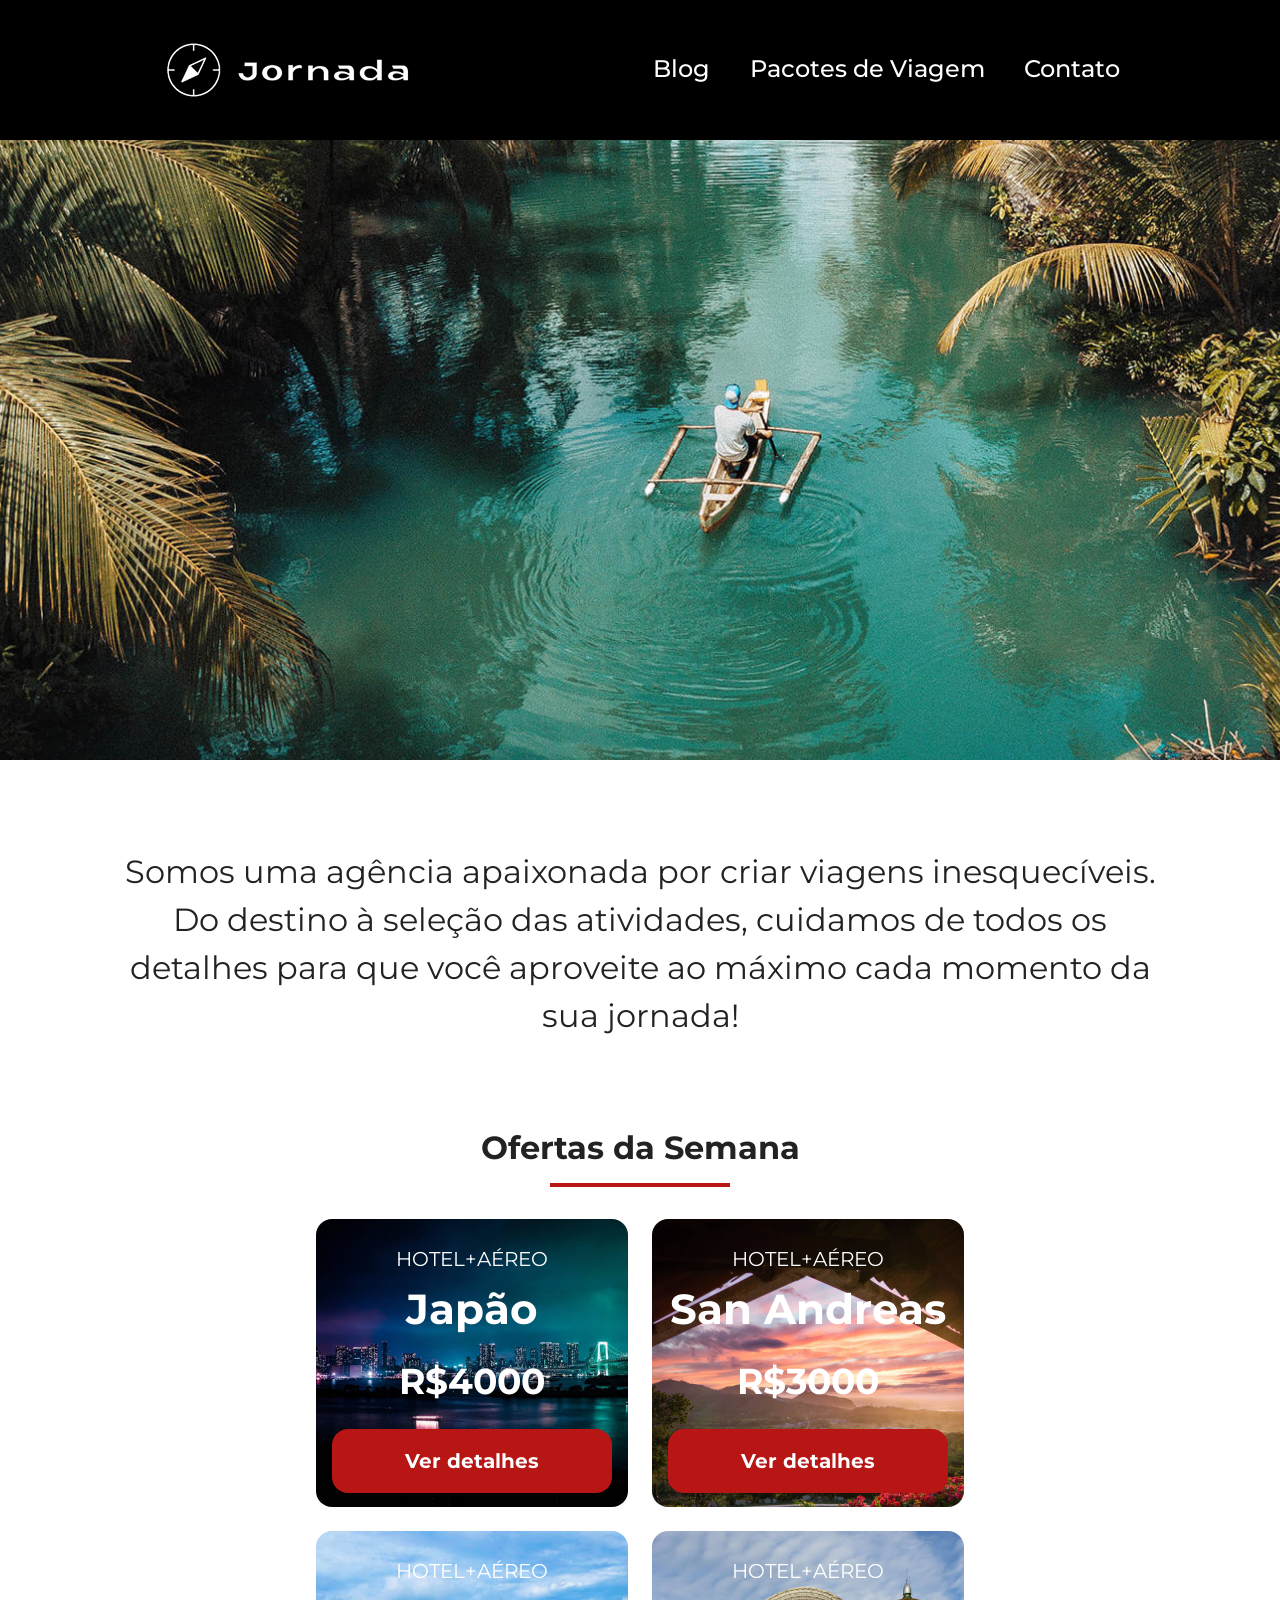
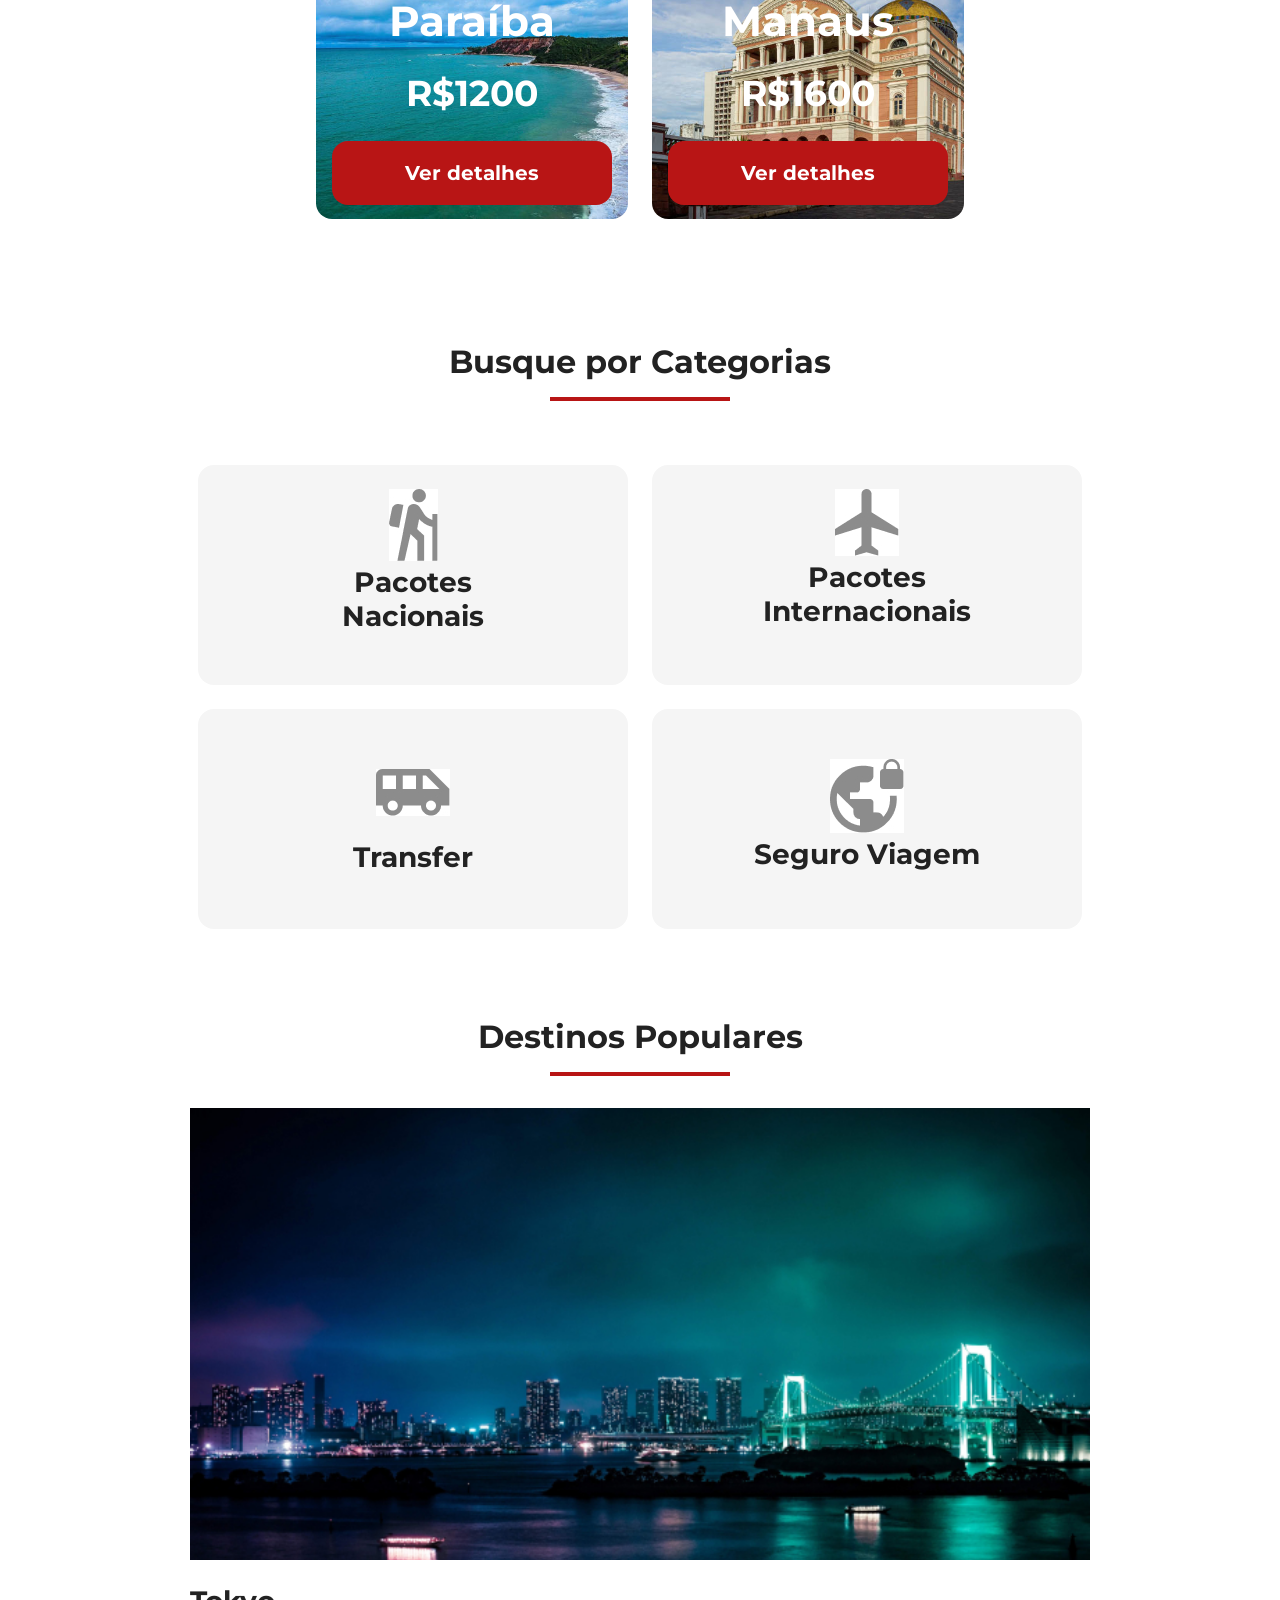
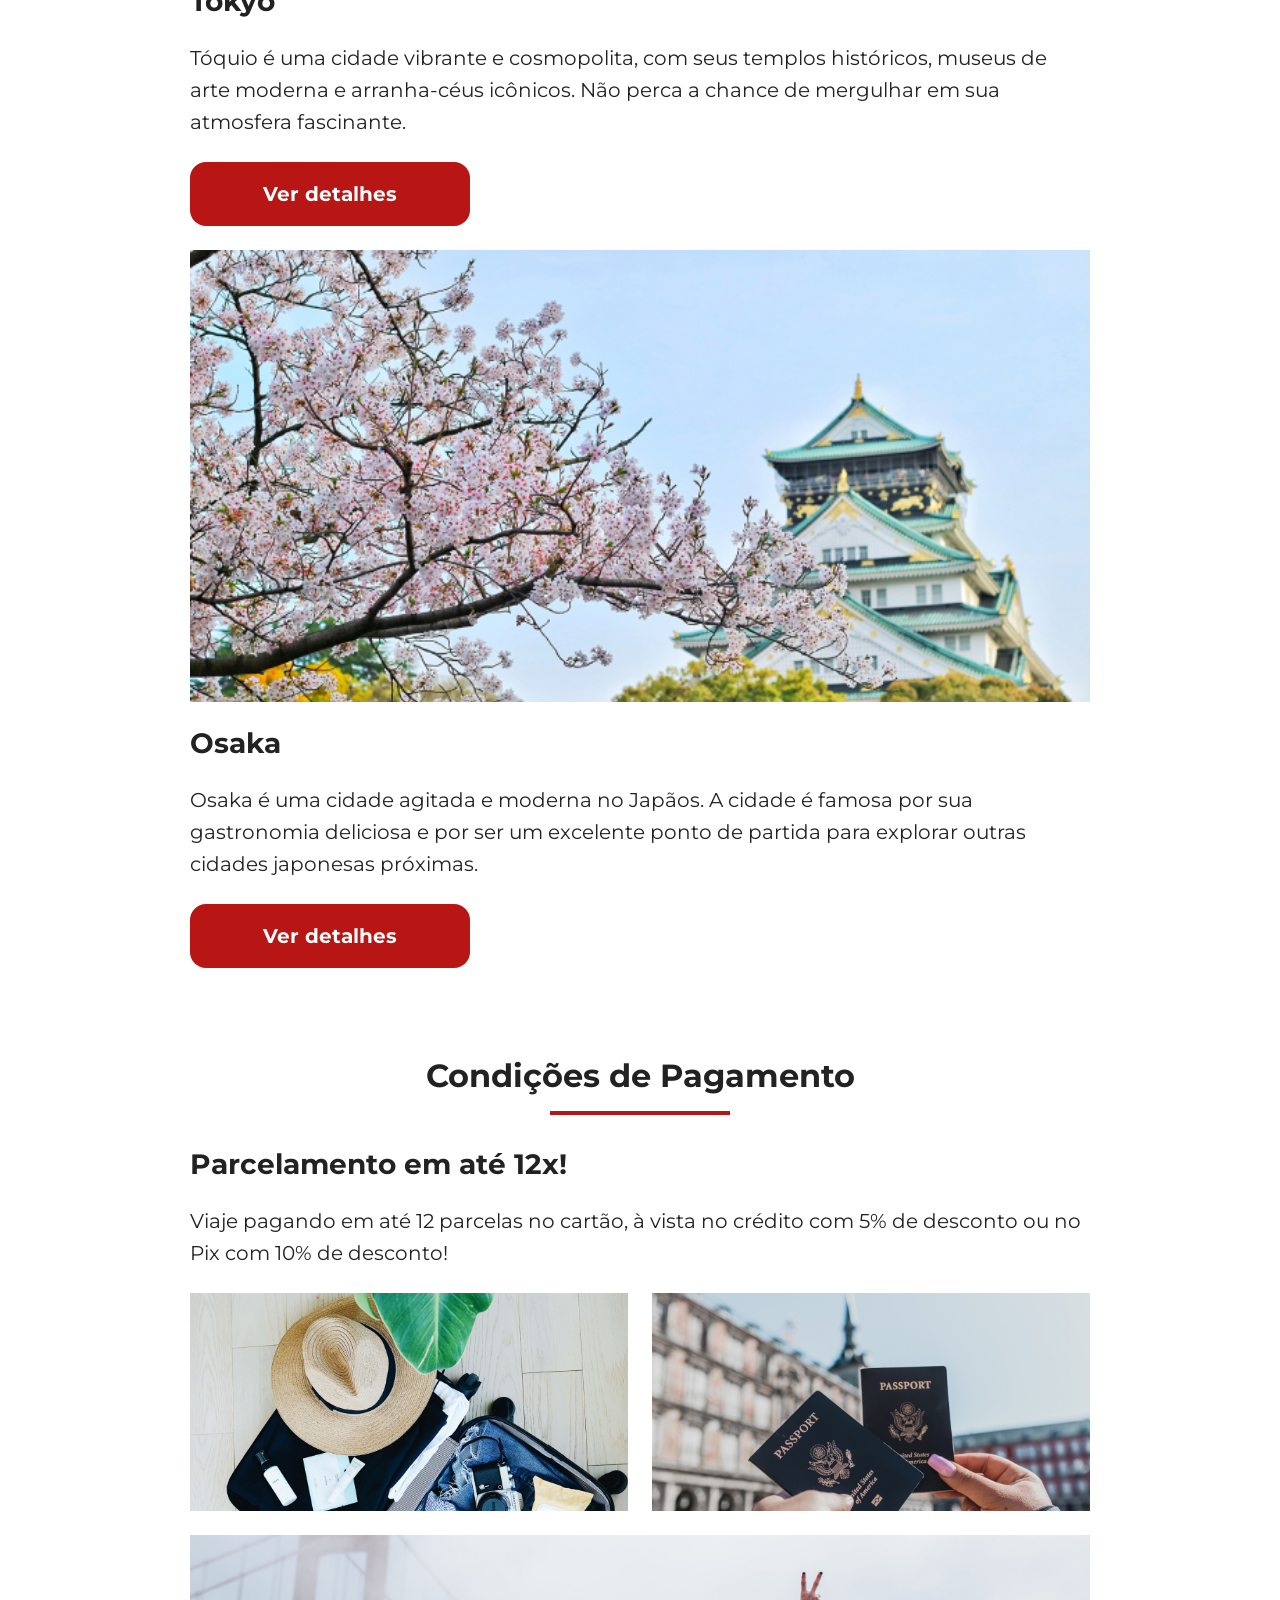
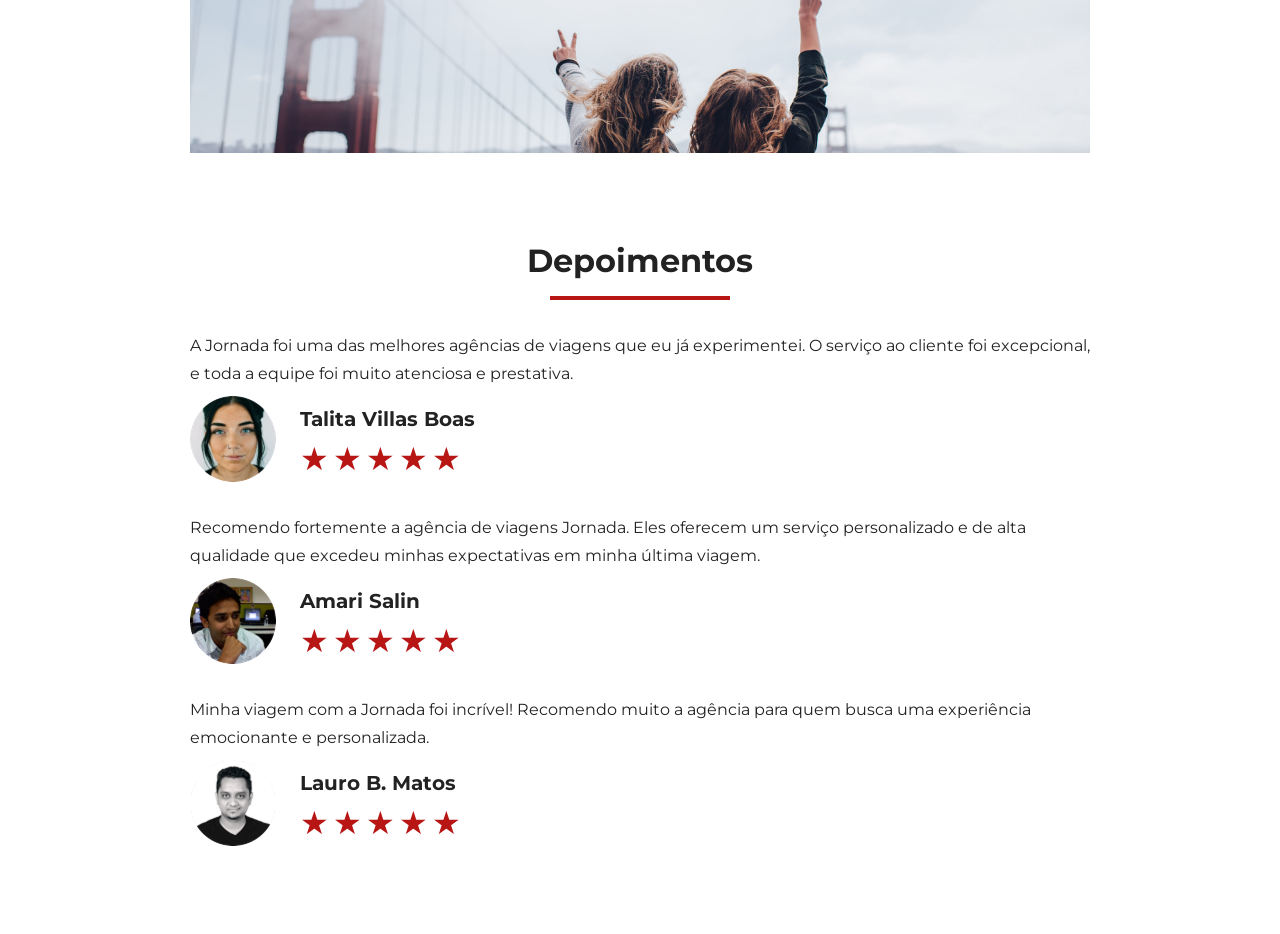
==== index.html @ 8f0ec051 "finaliza estilos do mobile" ====
<!doctype html>
<html lang="pt-BR">
  <head>
    <meta charset="UTF-8" />
    <meta name="viewport" content="width=device-width, initial-scale=1.0" />
    <link rel="stylesheet" href="./css/style.css" />
    <title>Jornada Viagens</title>
  </head>
  <body>
    <header class="main-header">
      <a class="logo" href="index.html" title="Voltar para a página inicial">
        <img
          class="img-mobile"
          src="img/bussola-jornada-branca.png"
          alt="Bussola do logo Jornada Viagens na cor branca"
        />
        <img
          class="img-desktop"
          src="img/bussola-texto-jornada-branca.png"
          alt="Logo Jornada Viagens na cor branca"
        />
      </a>
      <div class="navigation-menu">
        <label for="menu">
          <img src="img/menu.png" alt="menu" />
        </label>
        <input type="checkbox" id="menu" hidden />
        <nav>
          <ul class="list-links">
            <li>
              <a href="blog.html" target="_blank" title="Acessar Blog">Blog</a>
            </li>
            <li>
              <a
                href="pacotes.html"
                target="_blank"
                title="Acessar pacotes de viagem"
                >Pacotes de Viagem</a
              >
            </li>
            <li>
              <a href="contato.html" target="_blank" title="Acessar contato"
                >Contato</a
              >
            </li>
          </ul>
        </nav>
      </div>
    </header>
    <section class="hero">
      <div class="hero-img"></div>
      <h2>
        Somos uma agência apaixonada por criar viagens inesquecíveis. Do destino
        à seleção das atividades, cuidamos de todos os detalhes para que você
        aproveite ao máximo cada momento da sua jornada!
      </h2>
    </section>
    <section class="offers">
      <div class="section-title">
        <h2 class="content-title">Ofertas da Semana</h2>
        <hr />
      </div>
      <div class="offers-cards">
        <article class="card japao">
          <header>
            <p class="content-text">HOTEL+AÉREO</p>
            <h3 class="content-title">Japão <br /><span>R$4000</span></h3>
          </header>
          <footer>
            <a href="#" class="button">Ver detalhes</a>
          </footer>
        </article>
        <article class="card san-andreas">
          <header>
            <p class="content-text">HOTEL+AÉREO</p>
            <h3 class="content-title">San Andreas <br /><span>R$3000</span></h3>
          </header>
          <footer>
            <a href="#" class="button">Ver detalhes</a>
          </footer>
        </article>
        <article class="card paraiba">
          <header>
            <p class="content-text">HOTEL+AÉREO</p>
            <h3 class="content-title">Paraíba <br /><span>R$1200</span></h3>
          </header>
          <footer>
            <a href="#" class="button">Ver detalhes</a>
          </footer>
        </article>
        <article class="card manaus">
          <header>
            <p class="content-text">HOTEL+AÉREO</p>
            <h3 class="content-title">Manaus <br /><span>R$1600</span></h3>
          </header>
          <footer>
            <a href="#" class="button">Ver detalhes</a>
          </footer>
        </article>
      </div>
    </section>
    <br />
    <section class="categories">
      <div class="section-title">
        <h2 class="content-title">Busque por Categorias</h2>
        <hr />
      </div>
      <div class="categories-cards">
        <a
          class="card"
          href="#"
          target="_blank"
          title="Busque pela categoria Pacotes Nacionais"
        >
          <img
            src="img/icone-caminhada.jpg"
            alt="icone cinza de uma pessoa fazendo tracking"
          />
          <h3 class="content-title">
            Pacotes <br />
            Nacionais
          </h3>
        </a>

        <a
          class="card"
          href="#"
          target="_blank"
          title="Busque pela categoria Pacotes Nacionais"
        >
          <img src="img/icone-aviao.jpg" alt="icone cinza de um aviao" />
          <h3 class="content-title">
            Pacotes <br />
            Internacionais
          </h3>
        </a>

        <a
          class="card single-line transfer"
          href="#"
          target="_blank"
          title="Busque pela categoria Pacotes Nacionais"
        >
          <img src="img/icone-onibus.jpg" alt="icone cinza de um onibus" />
          <h3 class="content-title">Transfer</h3>
        </a>

        <a
          class="card single-line"
          href="#"
          target="_blank"
          title="Busque pela categoria Pacotes Nacionais"
        >
          <img
            src="img/icone-planeta.jpg"
            alt="icone cinza de um planeta com cadeado"
          />
          <h3 class="content-title">Seguro Viagem</h3>
        </a>
      </div>
    </section>
    <section class="destinations">
      <div class="section-title">
        <h2>Destinos Populares</h2>
        <hr />
      </div>
      <div class="destination-items">
        <article class="item tokyo">
          <header>
            <div class="img-item"></div>
            <h4 class="content-title">Tokyo</h4>
            <p class="content-text">
              Tóquio é uma cidade vibrante e cosmopolita, com seus templos
              históricos, museus de arte moderna e arranha-céus icônicos. Não
              perca a chance de mergulhar em sua atmosfera fascinante.
            </p>
            <footer>
              <a
                href="#"
                class="button"
                target="_blank"
                title="veja mais detalhes do destino Tokyo"
                >Ver detalhes</a
              >
            </footer>
          </header>
        </article>
        <article class="item osaka">
          <header>
            <div class="img-item"></div>
            <h4 class="content-title">Osaka</h4>
            <p class="content-text">
              Osaka é uma cidade agitada e moderna no Japãos. A cidade é famosa
              por sua gastronomia deliciosa e por ser um excelente ponto de
              partida para explorar outras cidades japonesas próximas.
            </p>
            <footer>
              <a
                href="#"
                class="button"
                target="_blank"
                title="veja mais do destino Osaka"
                >Ver detalhes</a
              >
            </footer>
          </header>
        </article>
      </div>
    </section>
    <section class="payments">
      <div class="section-title">
        <h2>Condições de Pagamento</h2>
        <hr />
      </div>
      <div class="content-container">
        <div class="text-gallery">
          <h3 class="content-title">Parcelamento em até 12x!</h3>
          <p class="content-text">
            Viaje pagando em até 12 parcelas no cartão, à vista no crédito com
            5% de desconto ou no Pix com 10% de desconto!
          </p>
        </div>
        <div class="image-gallery">
          <div class="image first"></div>
          <div class="image second"></div>
          <div class="image thirdy colspan-2"></div>
        </div>
      </div>
    </section>
    <section class="testimonial">
      <div class="section-title">
        <h2>Depoimentos</h2>
        <hr />
      </div>
      <div class="testimonial-container">
        <article>
          <header>
            <p>
              A Jornada foi uma das melhores agências de viagens que eu já
              experimentei. O serviço ao cliente foi excepcional, e toda a
              equipe foi muito atenciosa e prestativa.
            </p>
          </header>
          <footer>
            <img
              src="img/avatar-talita.png"
              alt="imagem de perfil da cliente Talita Villas Boas"
            />
            <div class="profile-content">
              <h4>Talita Villas Boas</h4>
              <div class="rating">
                <span class="star">★</span>
                <span class="star">★</span>
                <span class="star">★</span>
                <span class="star">★</span>
                <span class="star">★</span>
              </div>
            </div>
          </footer>
        </article>
        <article>
          <header>
            <p>
              Recomendo fortemente a agência de viagens Jornada. Eles oferecem
              um serviço personalizado e de alta qualidade que excedeu minhas
              expectativas em minha última viagem.
            </p>
          </header>
          <footer>
            <img
              src="img/avatar-amari.png"
              alt="imagem de perfil do cliente Amari Salin"
            />
            <div class="profile-content">
              <h4>Amari Salin</h4>
              <div class="rating">
                <span class="star">★</span>
                <span class="star">★</span>
                <span class="star">★</span>
                <span class="star">★</span>
                <span class="star">★</span>
              </div>
            </div>
          </footer>
        </article>
        <article>
          <header>
            <p>
              Minha viagem com a Jornada foi incrível! Recomendo muito a agência
              para quem busca uma experiência emocionante e personalizada.
            </p>
          </header>
          <footer>
            <img
              src="img/avatar-lauro.png"
              alt="imagem de perfim do cliente Lauro B. Matos"
            />
            <div class="profile-content">
              <h4>Lauro B. Matos</h4>
              <div class="rating">
                <span class="star">★</span>
                <span class="star">★</span>
                <span class="star">★</span>
                <span class="star">★</span>
                <span class="star">★</span>
              </div>
            </div>
          </footer>
        </article>
      </div>
    </section>
  </body>
</html>
---- css/style.css ----
@import url(global.css);
@import url(header.css);
@import url(hero.css);
@import url(offers.css);
@import url(categories.css);
@import url(destinations.css);
@import url(payments.css);
@import url(testimonials.css);
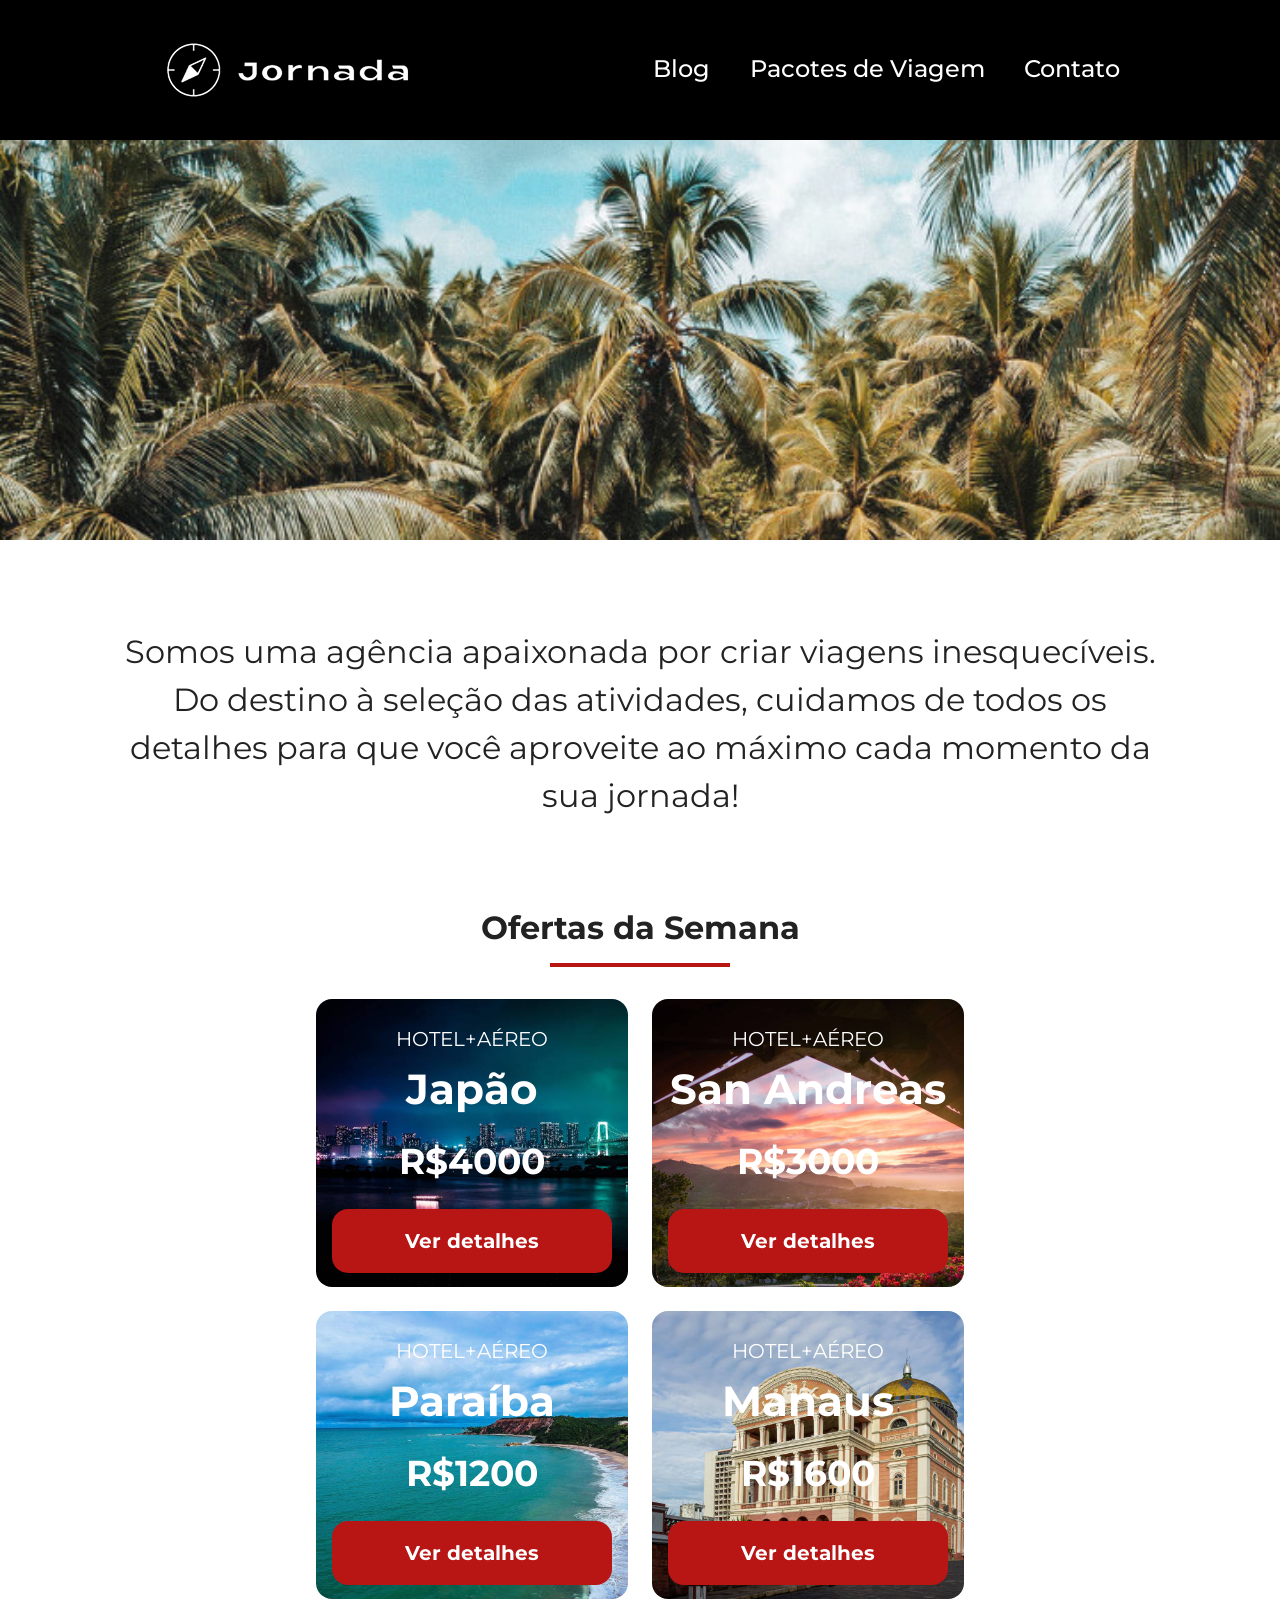
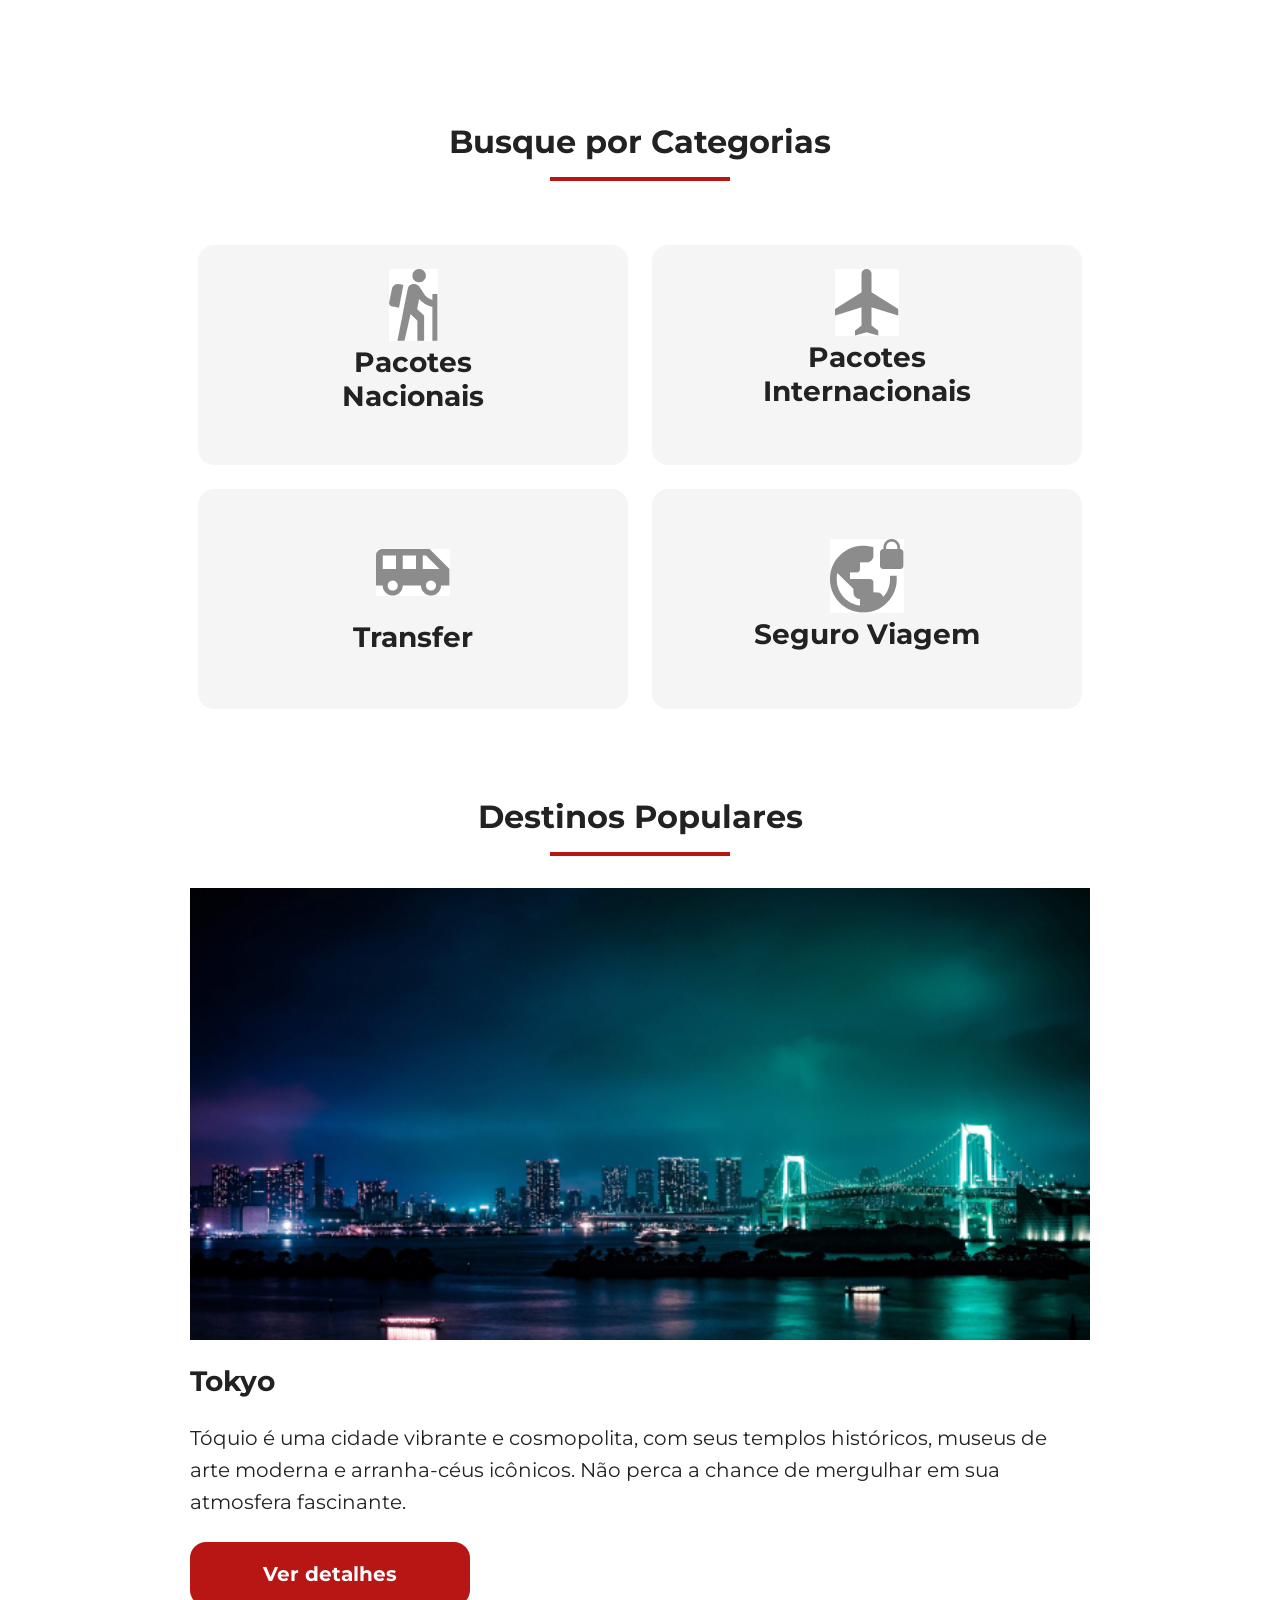
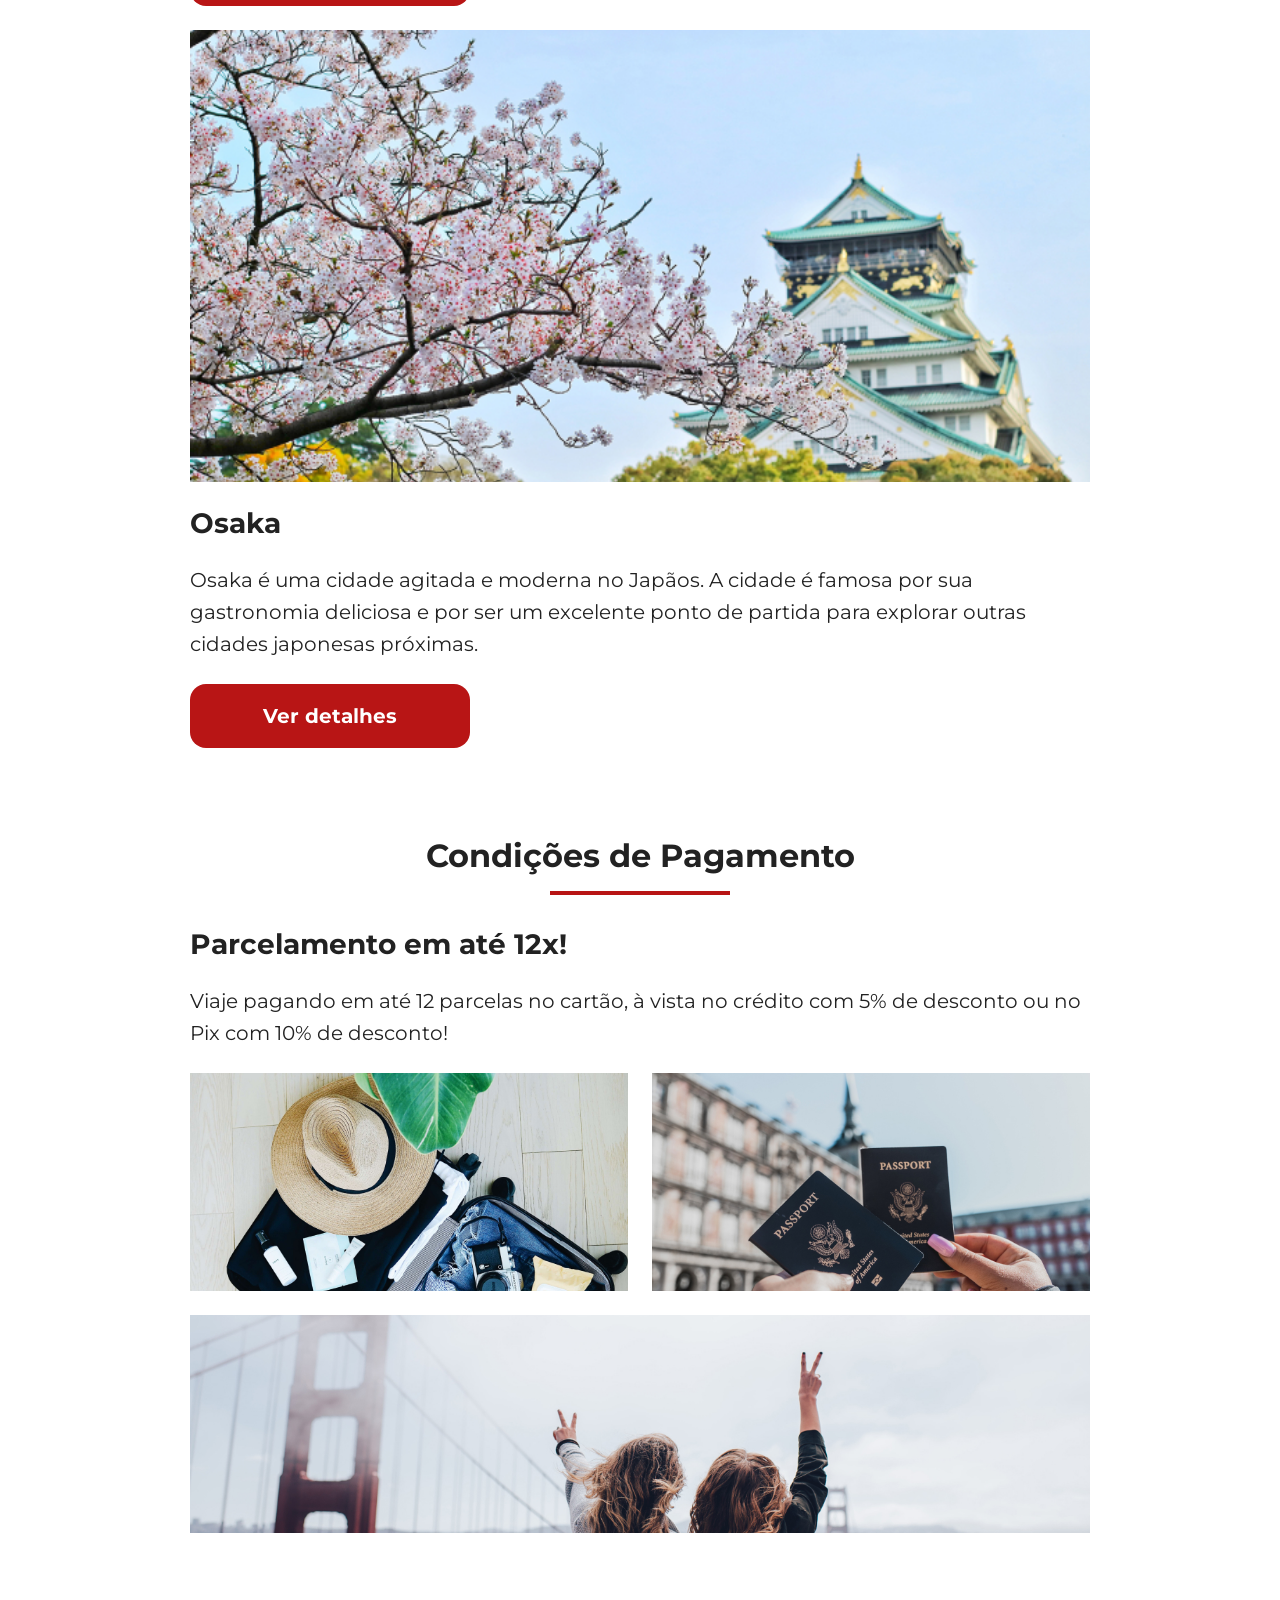
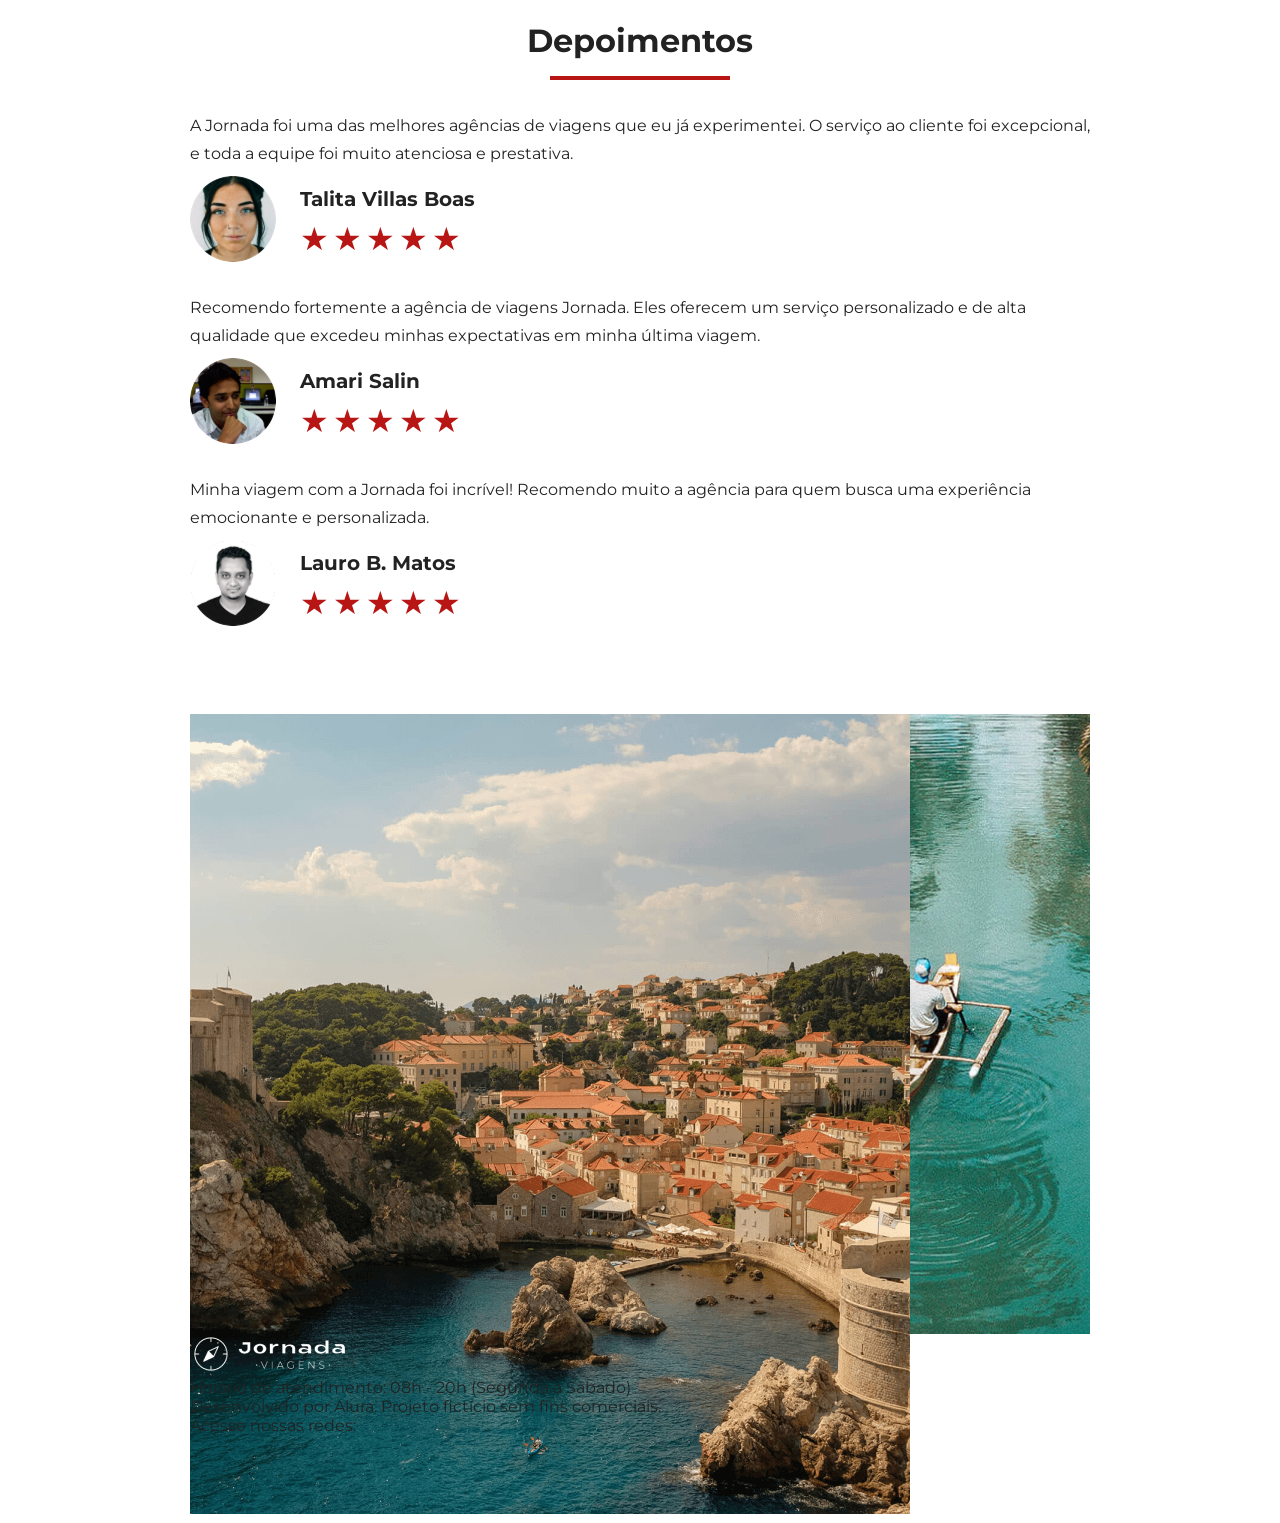
==== commit 5392501b: "adiciona footer" ====
--- a/index.html
+++ b/index.html
@@ -309,5 +309,24 @@
         </article>
       </div>
     </section>
+    <section class="botton-hero">
+      <div class="hero-img">
+        <img
+          src="img/bg-bottom-hero-mobile.png"
+          alt="imagem de uma costa de oceano azul"
+        />
+      </div>
+      <div>
+        <footer class="main-footer">
+          <img src="img/Logo-branco-footer.png" alt="logo completo jornada viagens" />
+          <p>Horário de atendimento: 08h - 20h (Segunda a Sábado)</p>
+          <p>Desenvolvido por Alura. Projeto fictício sem fins comerciais.</p>
+          <div class="div footer-social">
+            <p>Acesse nossas redes:</p>
+          </div>
+          <div class="div footer-social"></div>
+        </footer>
+      </div>
+    </section>
   </body>
 </html>
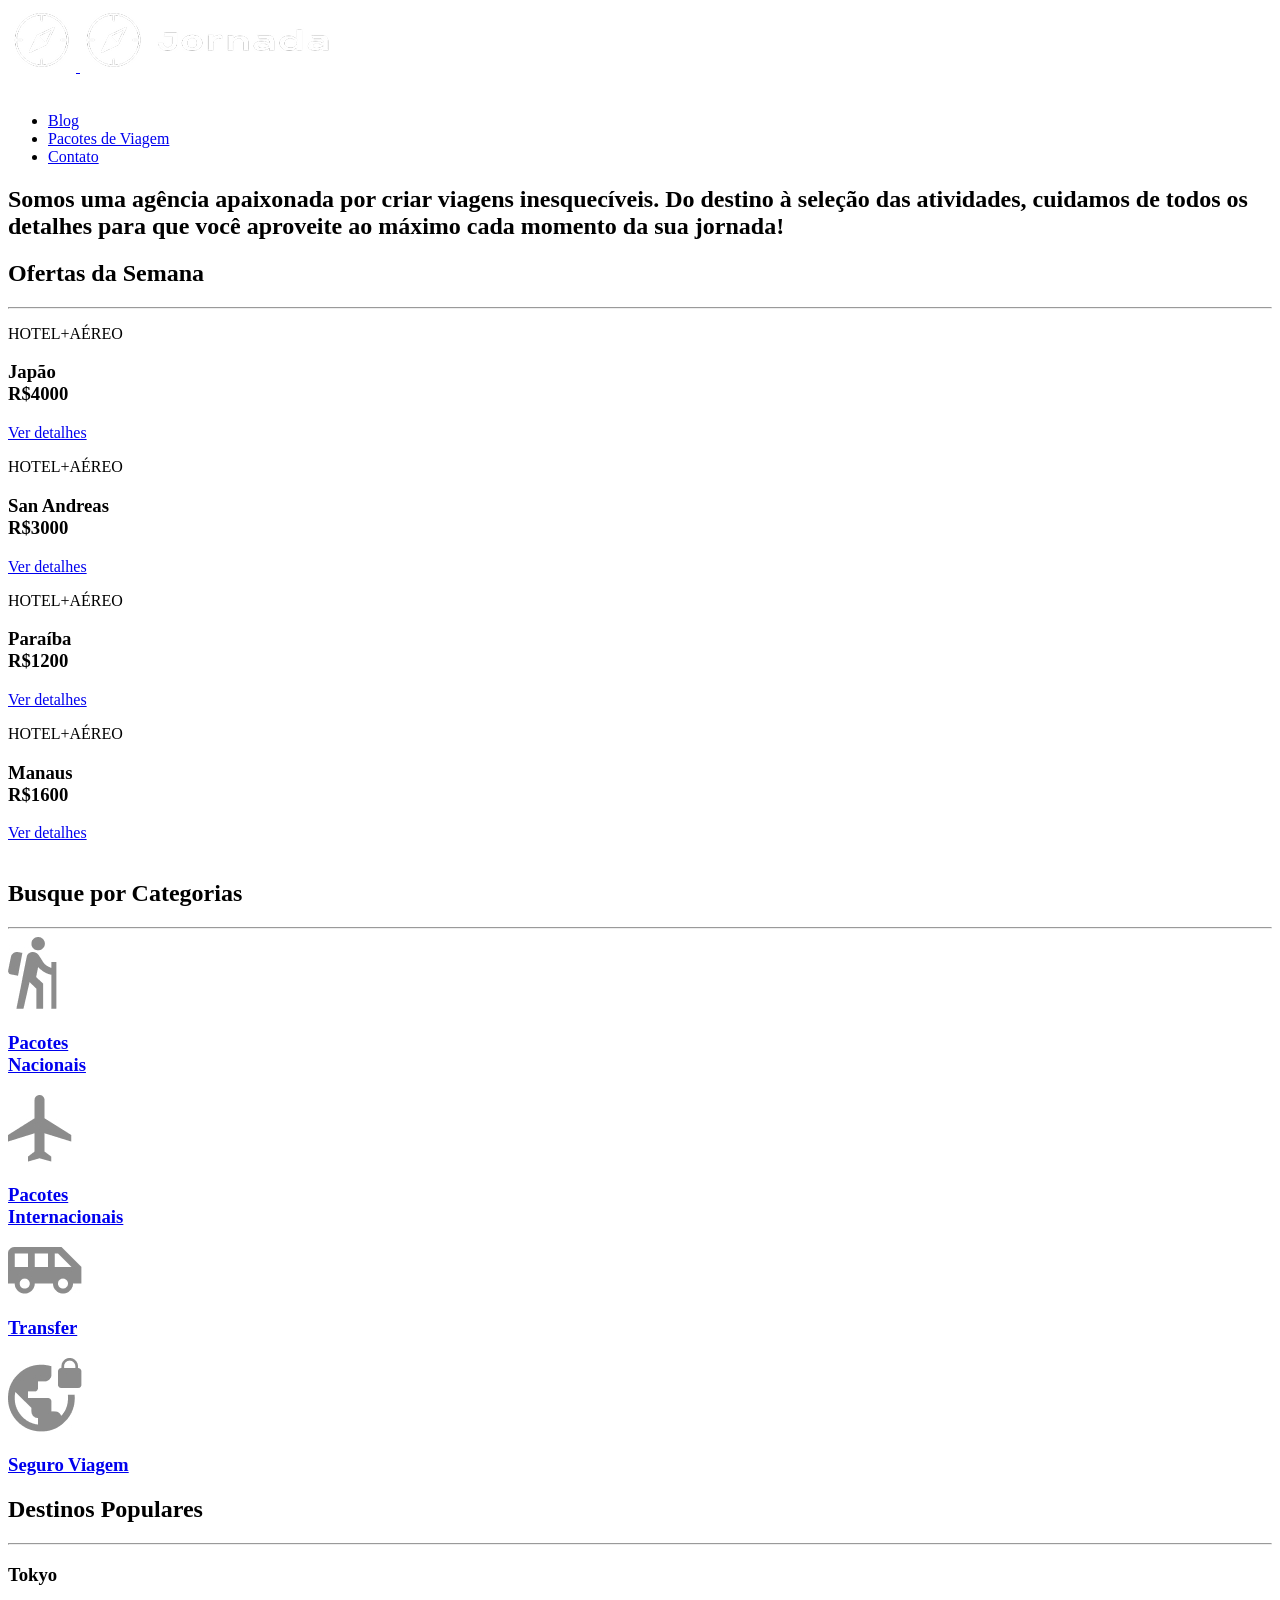
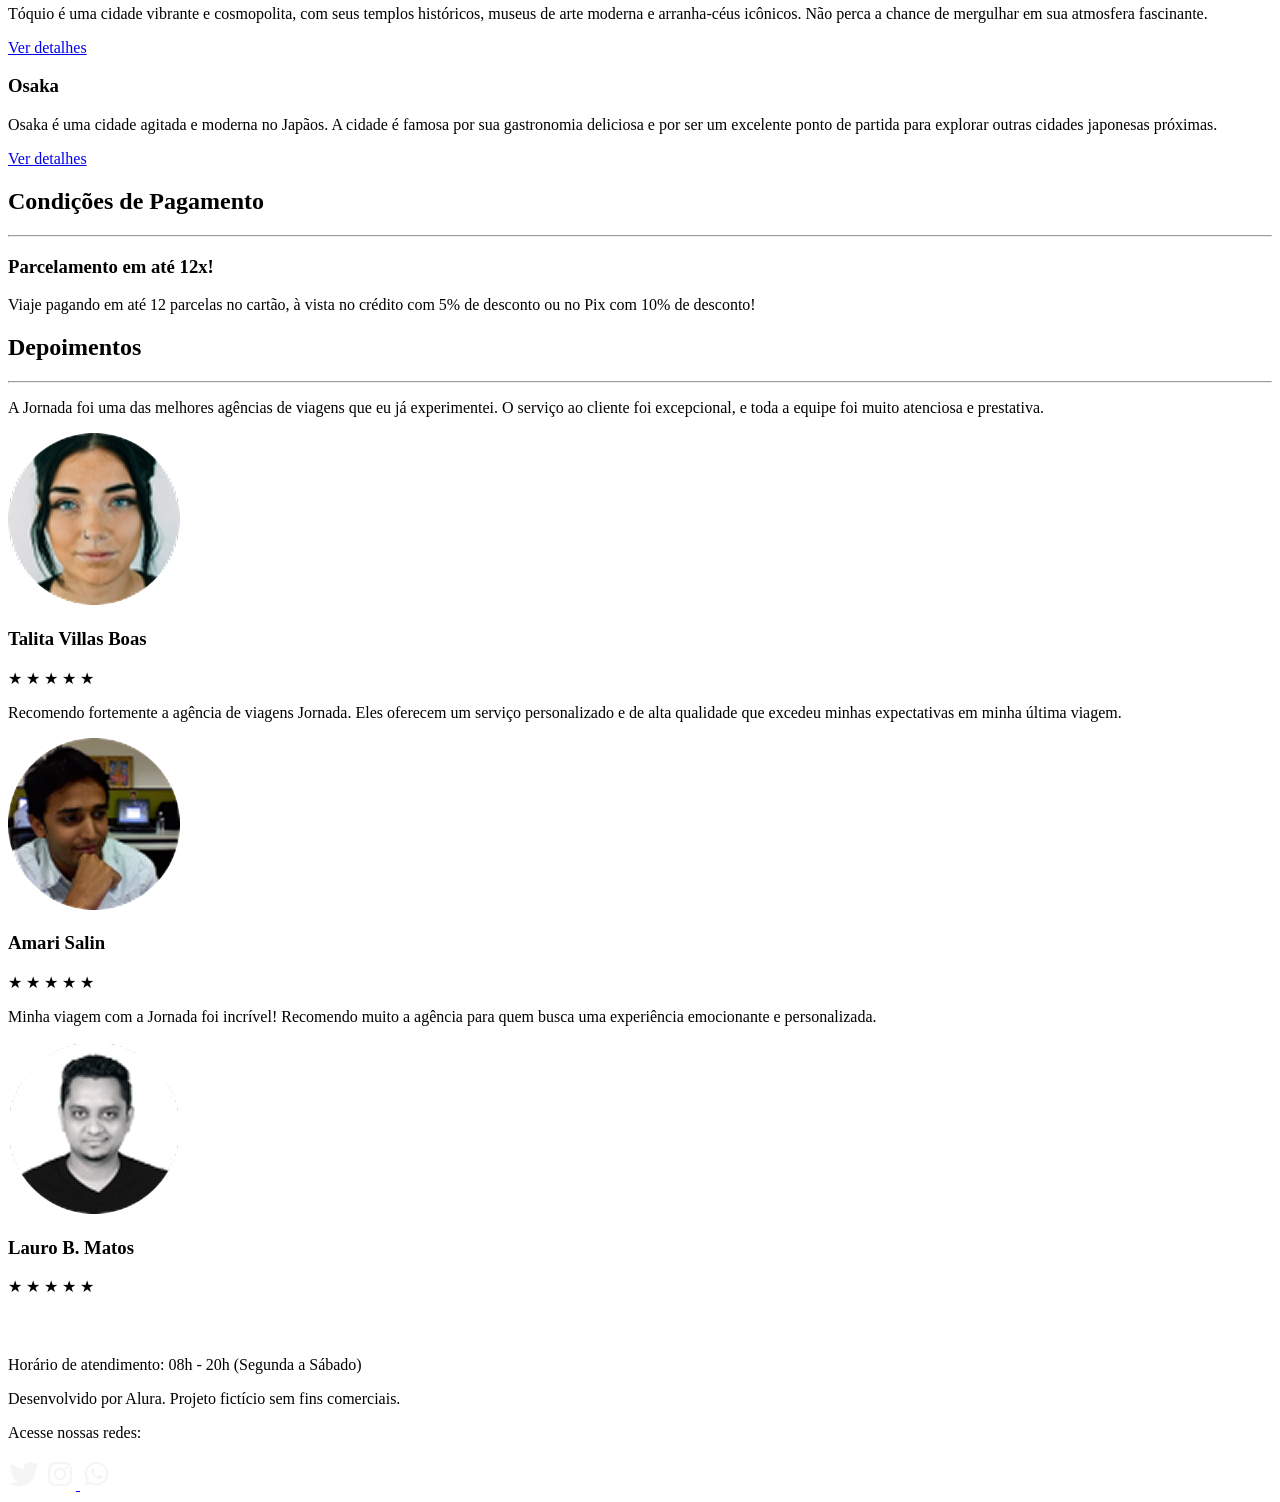
==== commit 352d36d7: "adiciona melhorias de acessibilidade" ====
--- a/index.html
+++ b/index.html
@@ -168,7 +168,7 @@
         <article class="item tokyo">
           <header>
             <div class="img-item"></div>
-            <h4 class="content-title">Tokyo</h4>
+            <h3 class="content-title">Tokyo</h3>
             <p class="content-text">
               Tóquio é uma cidade vibrante e cosmopolita, com seus templos
               históricos, museus de arte moderna e arranha-céus icônicos. Não
@@ -188,7 +188,7 @@
         <article class="item osaka">
           <header>
             <div class="img-item"></div>
-            <h4 class="content-title">Osaka</h4>
+            <h3 class="content-title">Osaka</h3>
             <p class="content-text">
               Osaka é uma cidade agitada e moderna no Japãos. A cidade é famosa
               por sua gastronomia deliciosa e por ser um excelente ponto de
@@ -247,7 +247,7 @@
               alt="imagem de perfil da cliente Talita Villas Boas"
             />
             <div class="profile-content">
-              <h4>Talita Villas Boas</h4>
+              <h3>Talita Villas Boas</h3>
               <div class="rating">
                 <span class="star">★</span>
                 <span class="star">★</span>
@@ -272,7 +272,7 @@
               alt="imagem de perfil do cliente Amari Salin"
             />
             <div class="profile-content">
-              <h4>Amari Salin</h4>
+              <h3>Amari Salin</h3>
               <div class="rating">
                 <span class="star">★</span>
                 <span class="star">★</span>
@@ -296,7 +296,7 @@
               alt="imagem de perfim do cliente Lauro B. Matos"
             />
             <div class="profile-content">
-              <h4>Lauro B. Matos</h4>
+              <h3>Lauro B. Matos</h3>
               <div class="rating">
                 <span class="star">★</span>
                 <span class="star">★</span>
@@ -309,24 +309,31 @@
         </article>
       </div>
     </section>
-    <section class="botton-hero">
-      <div class="hero-img">
+    <section class="bottom-hero no-style">
+      <div class="hero-img"></div>
+    </section>
+    <footer class="main-footer">
+      <div class="footer-content">
         <img
-          src="img/bg-bottom-hero-mobile.png"
-          alt="imagem de uma costa de oceano azul"
+          src="img/Logo-branco-footer.png"
+          alt="logo completo jornada viagens"
         />
-      </div>
-      <div>
-        <footer class="main-footer">
-          <img src="img/Logo-branco-footer.png" alt="logo completo jornada viagens" />
-          <p>Horário de atendimento: 08h - 20h (Segunda a Sábado)</p>
-          <p>Desenvolvido por Alura. Projeto fictício sem fins comerciais.</p>
-          <div class="div footer-social">
-            <p>Acesse nossas redes:</p>
-          </div>
-          <div class="div footer-social"></div>
-        </footer>
-      </div>
-    </section>
+        <p>Horário de atendimento: 08h - 20h (Segunda a Sábado)</p>
+        <p>Desenvolvido por Alura. Projeto fictício sem fins comerciais.</p>
+      </div>
+      <div class="div footer-social">
+        <p>Acesse nossas redes:</p>
+
+        <a href="#" target="_blank" title="Acesse o Twitter do Jornada viagens"><img src="img//Twitter 1.png" alt="icone do Twitter na cor branca"></a>
+
+        <a href="#" target="_blank" title="Acesse o Instagram do Jornada Viagens">
+          <img src="img/Instagram 1.png" alt="icone do instagram na cor branca">
+        </a>
+
+        <a href="#" target="_blank" title="Acesse o Whatsapp do Jornada Viagens">
+          <img src="img/Whatsapp 1.png" alt="icone do Whatsapp na cor branca">
+        </a>
+      </div>
+    </footer>
   </body>
 </html>
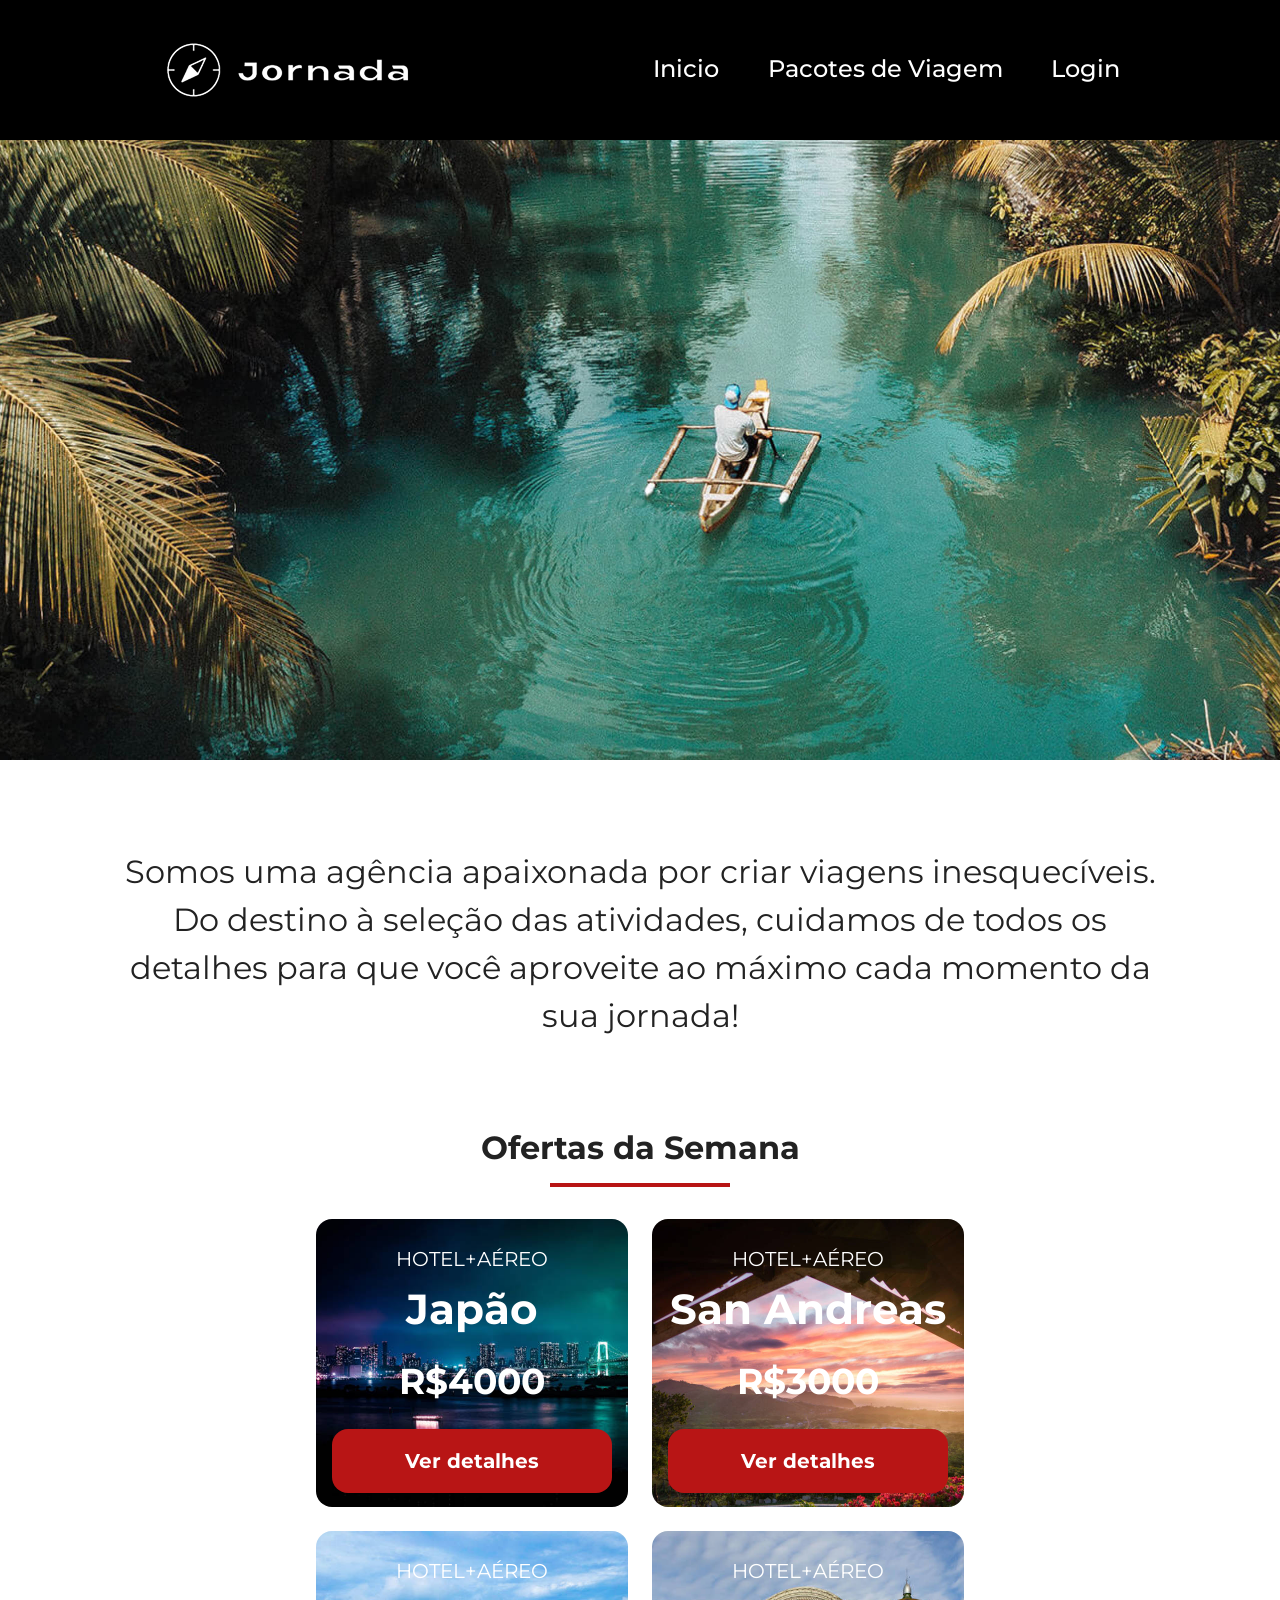
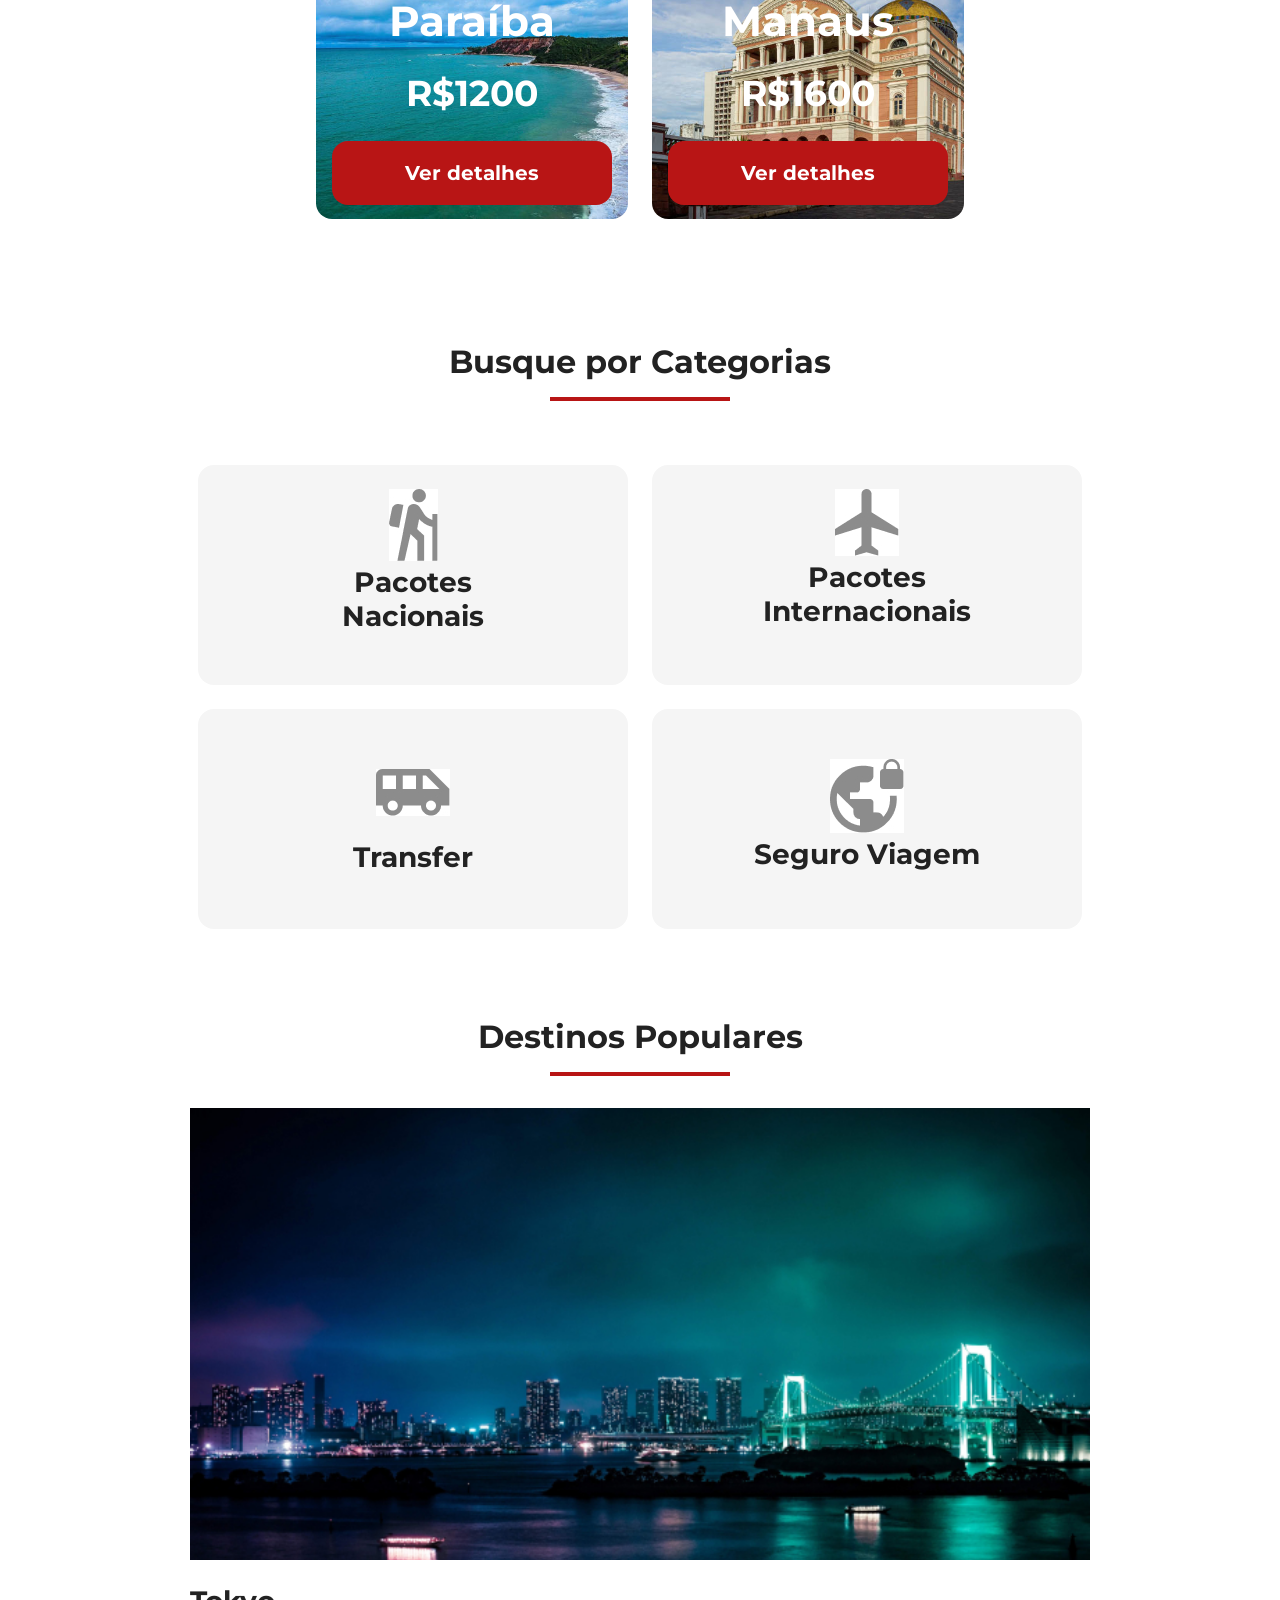
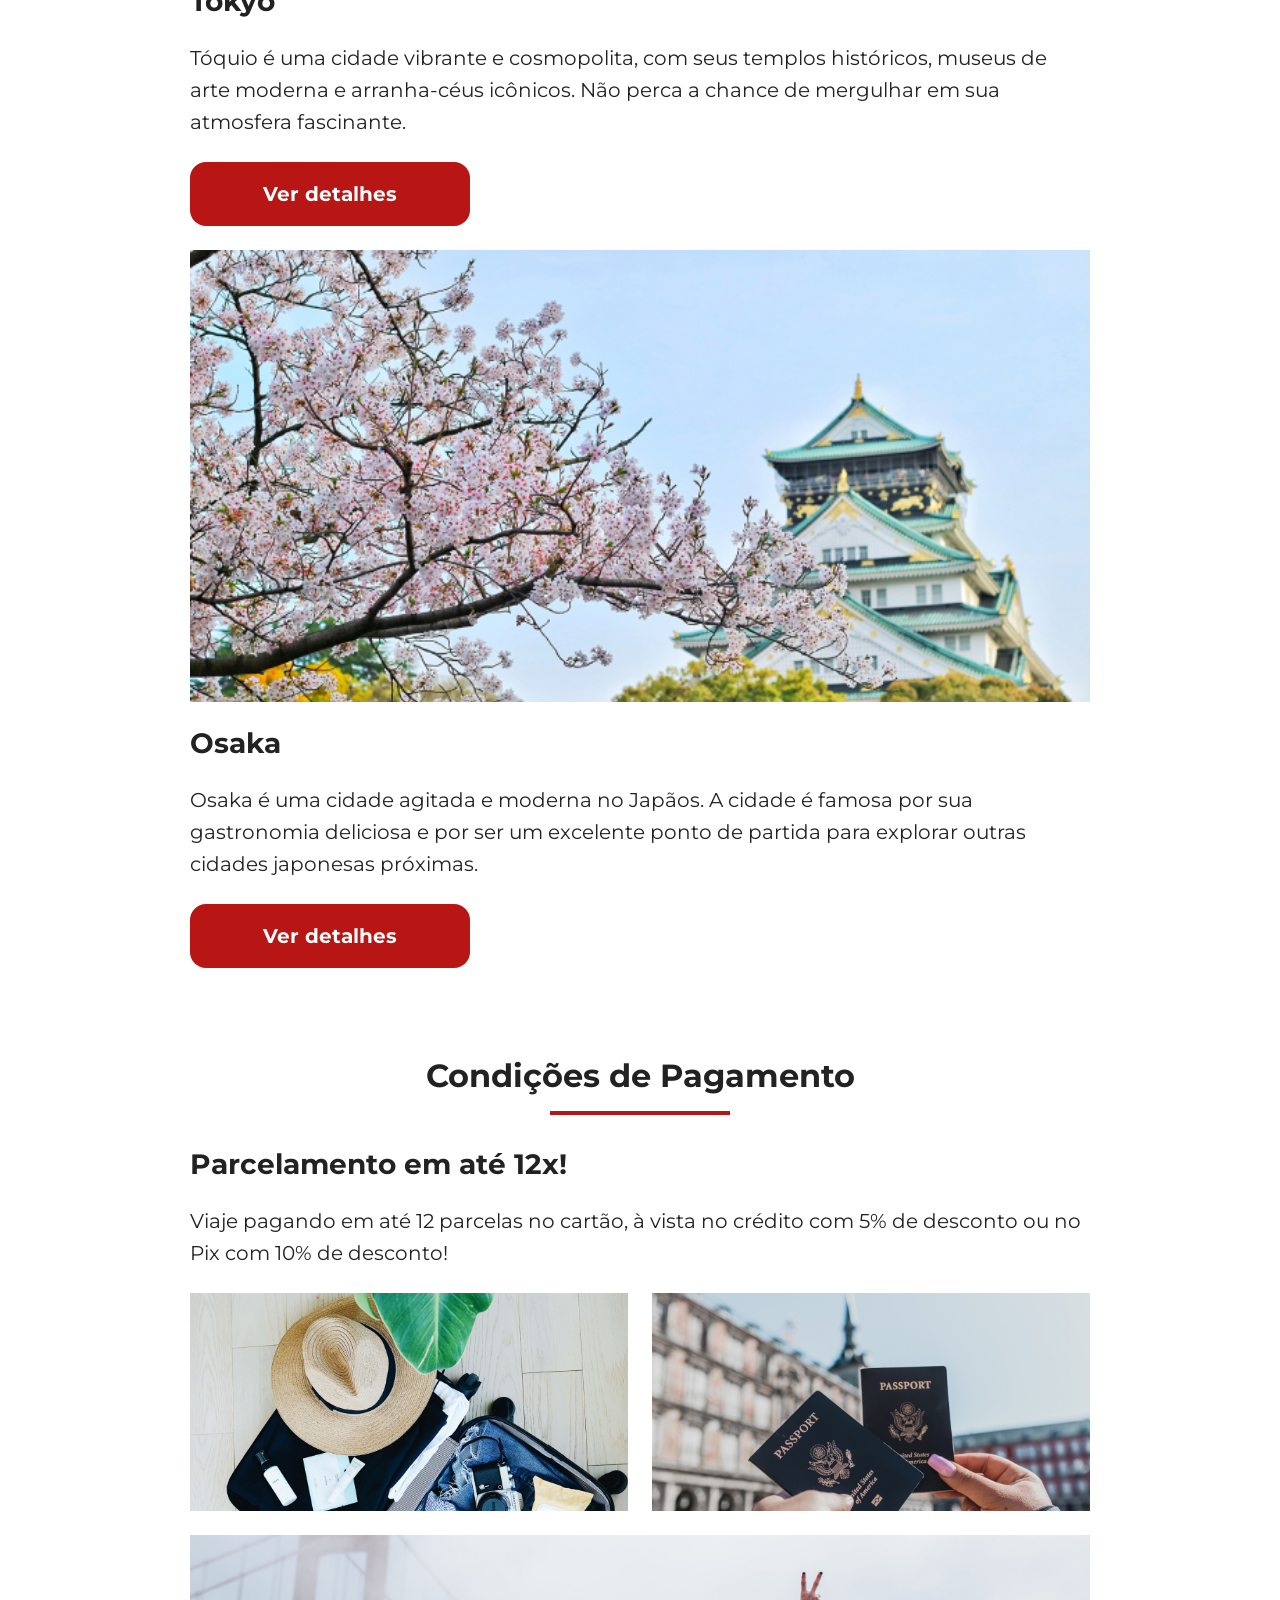
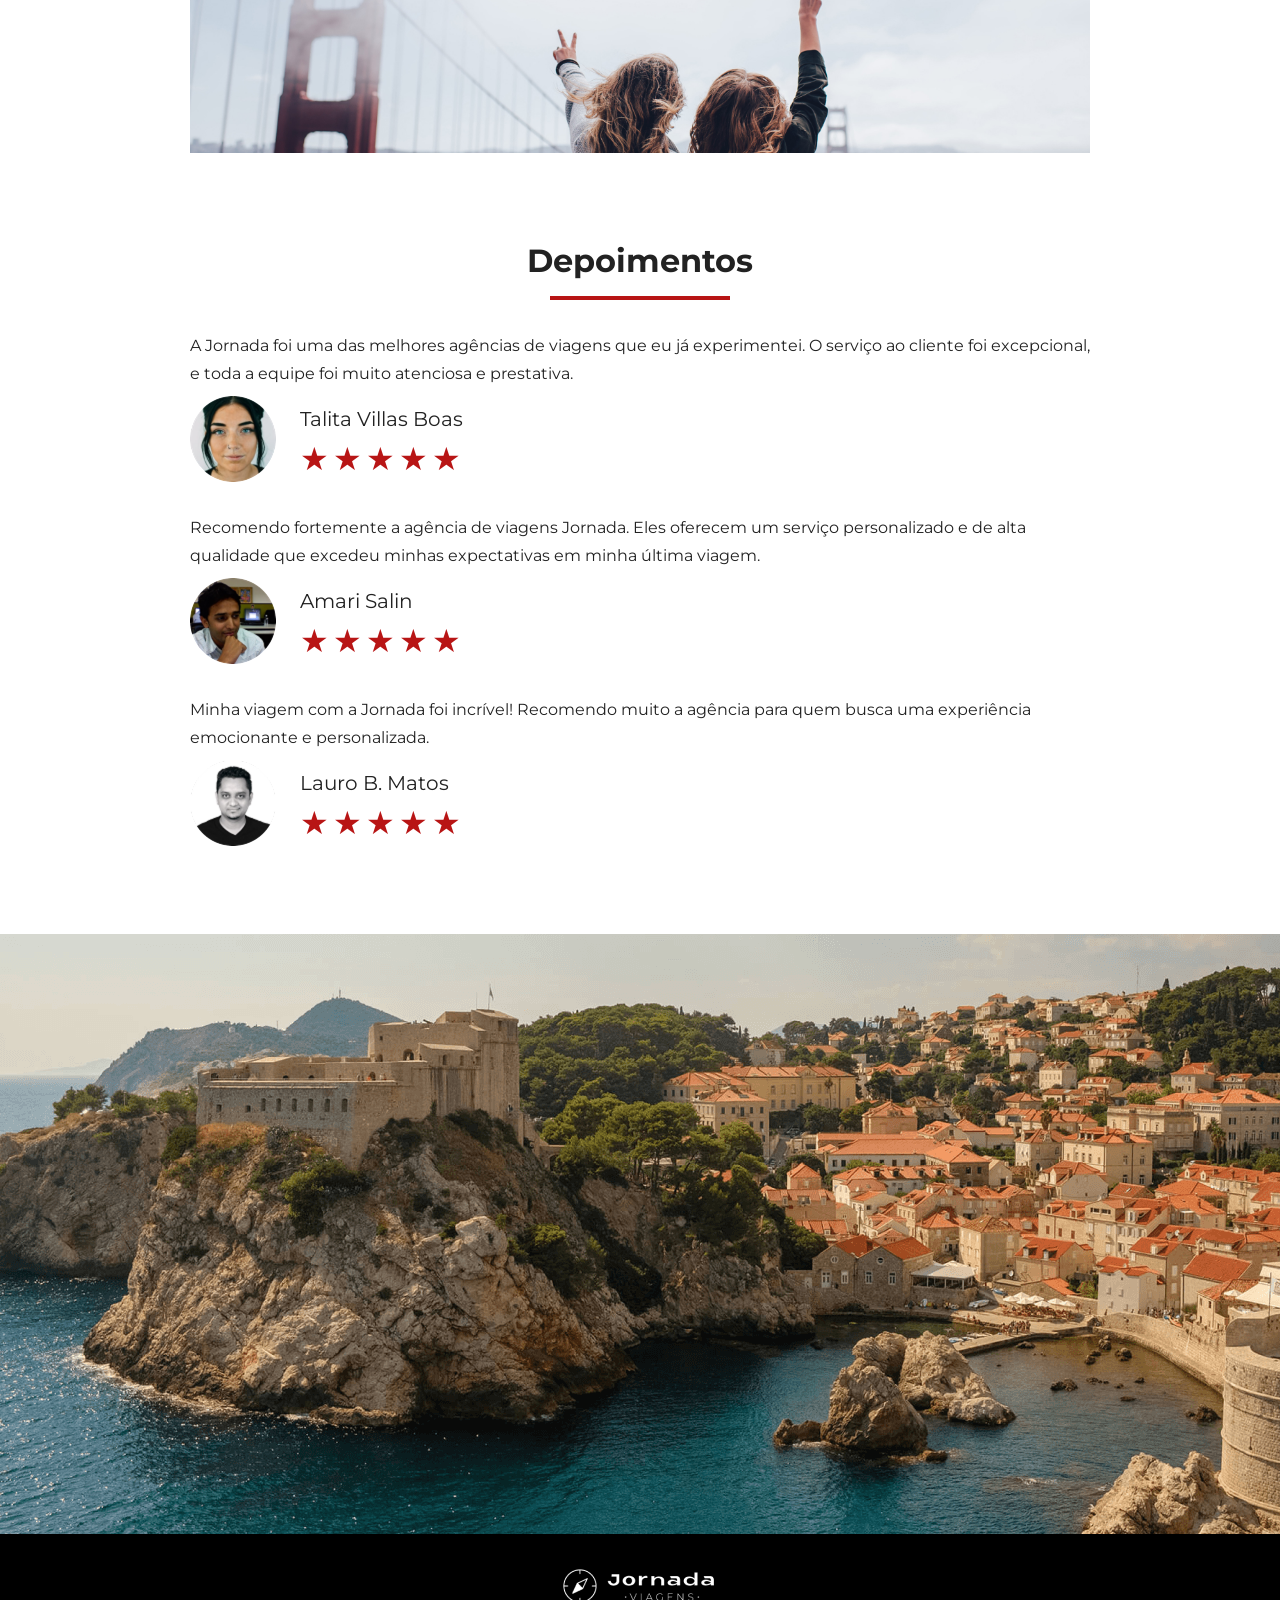
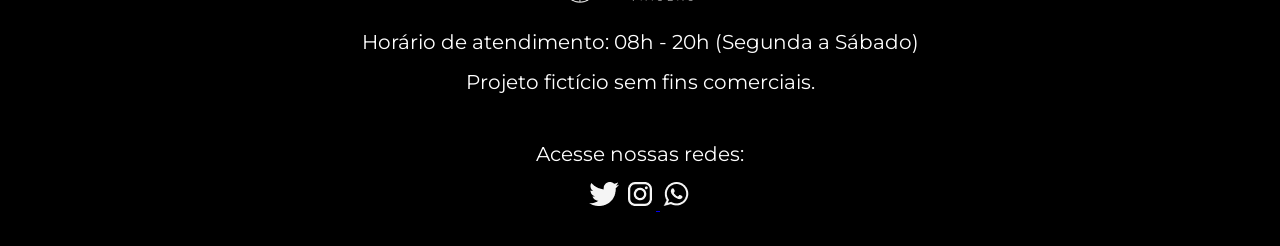
==== commit 59139bc0: "projeto estacio" ====
--- a/index.html
+++ b/index.html
@@ -3,7 +3,29 @@
   <head>
     <meta charset="UTF-8" />
     <meta name="viewport" content="width=device-width, initial-scale=1.0" />
+    <meta
+      name="description"
+      content="Jornada Viagens, uma agência apaixonada por criar viagens inesquecíveis"
+    />
+
+    <meta name="og:title" content="Jornada Viagens" />
+    <meta
+      name="og:description"
+      content="Jornada Viagens, uma agência apaixonada por criar viagens inesquecíveis"
+    />
+    <meta
+      name="og:image"
+      content="https://ryanfurtado.github.io/jornada-viagens/img/Logo-branco-footer.png"
+    />
+    <meta name="og:type" content="website" />
+    <meta
+      name="og:url"
+      content="https://ryanfurtado.github.io/jornada-viagens"
+    />
+
+    <link rel="icon" href="favico.svg" type="xml/svg" />
     <link rel="stylesheet" href="./css/style.css" />
+
     <title>Jornada Viagens</title>
   </head>
   <body>
@@ -28,20 +50,15 @@
         <nav>
           <ul class="list-links">
             <li>
-              <a href="blog.html" target="_blank" title="Acessar Blog">Blog</a>
+              <a href="index.html" title="Inicio">Inicio</a>
             </li>
             <li>
-              <a
-                href="pacotes.html"
-                target="_blank"
-                title="Acessar pacotes de viagem"
+              <a href="pacotes-de-viagem.html" title="Acessar pacotes de viagem"
                 >Pacotes de Viagem</a
               >
             </li>
             <li>
-              <a href="contato.html" target="_blank" title="Acessar contato"
-                >Contato</a
-              >
+              <a href="login.html" title="Pagina Login">Login</a>
             </li>
           </ul>
         </nav>
@@ -319,19 +336,32 @@
           alt="logo completo jornada viagens"
         />
         <p>Horário de atendimento: 08h - 20h (Segunda a Sábado)</p>
-        <p>Desenvolvido por Alura. Projeto fictício sem fins comerciais.</p>
+        <p>Projeto fictício sem fins comerciais.</p>
       </div>
       <div class="div footer-social">
         <p>Acesse nossas redes:</p>
 
-        <a href="#" target="_blank" title="Acesse o Twitter do Jornada viagens"><img src="img//Twitter 1.png" alt="icone do Twitter na cor branca"></a>
-
-        <a href="#" target="_blank" title="Acesse o Instagram do Jornada Viagens">
-          <img src="img/Instagram 1.png" alt="icone do instagram na cor branca">
-        </a>
-
-        <a href="#" target="_blank" title="Acesse o Whatsapp do Jornada Viagens">
-          <img src="img/Whatsapp 1.png" alt="icone do Whatsapp na cor branca">
+        <a href="#" target="_blank" title="Acesse o Twitter do Jornada viagens"
+          ><img src="img//Twitter 1.png" alt="icone do Twitter na cor branca"
+        /></a>
+
+        <a
+          href="#"
+          target="_blank"
+          title="Acesse o Instagram do Jornada Viagens"
+        >
+          <img
+            src="img/Instagram 1.png"
+            alt="icone do instagram na cor branca"
+          />
+        </a>
+
+        <a
+          href="#"
+          target="_blank"
+          title="Acesse o Whatsapp do Jornada Viagens"
+        >
+          <img src="img/Whatsapp 1.png" alt="icone do Whatsapp na cor branca" />
         </a>
       </div>
     </footer>
--- a/css/style.css
+++ b/css/style.css
@@ -0,0 +1,10 @@
+@import url(global.css);
+@import url(header.css);
+@import url(hero.css);
+@import url(offers.css);
+@import url(categories.css);
+@import url(destinations.css);
+@import url(payments.css);
+@import url(testimonials.css);
+@import url(footer.css);
+@import url(form.css);
